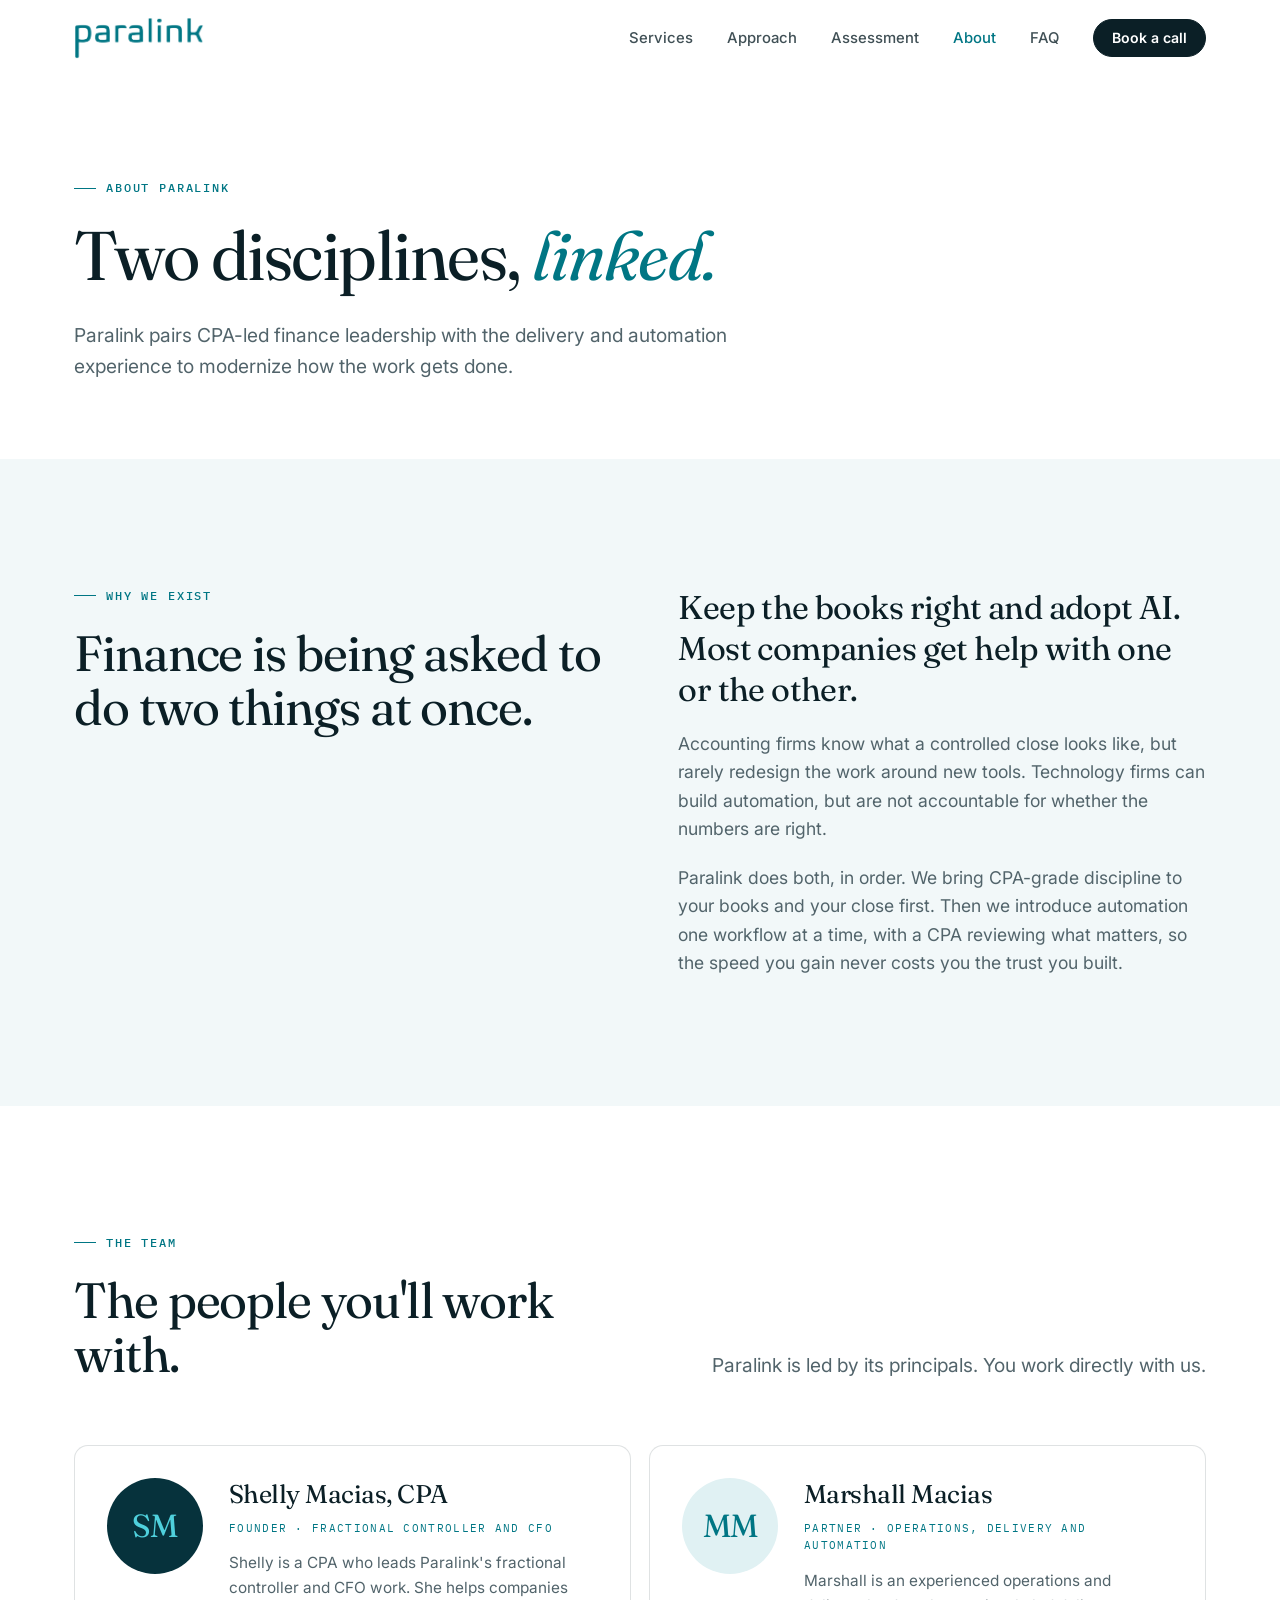
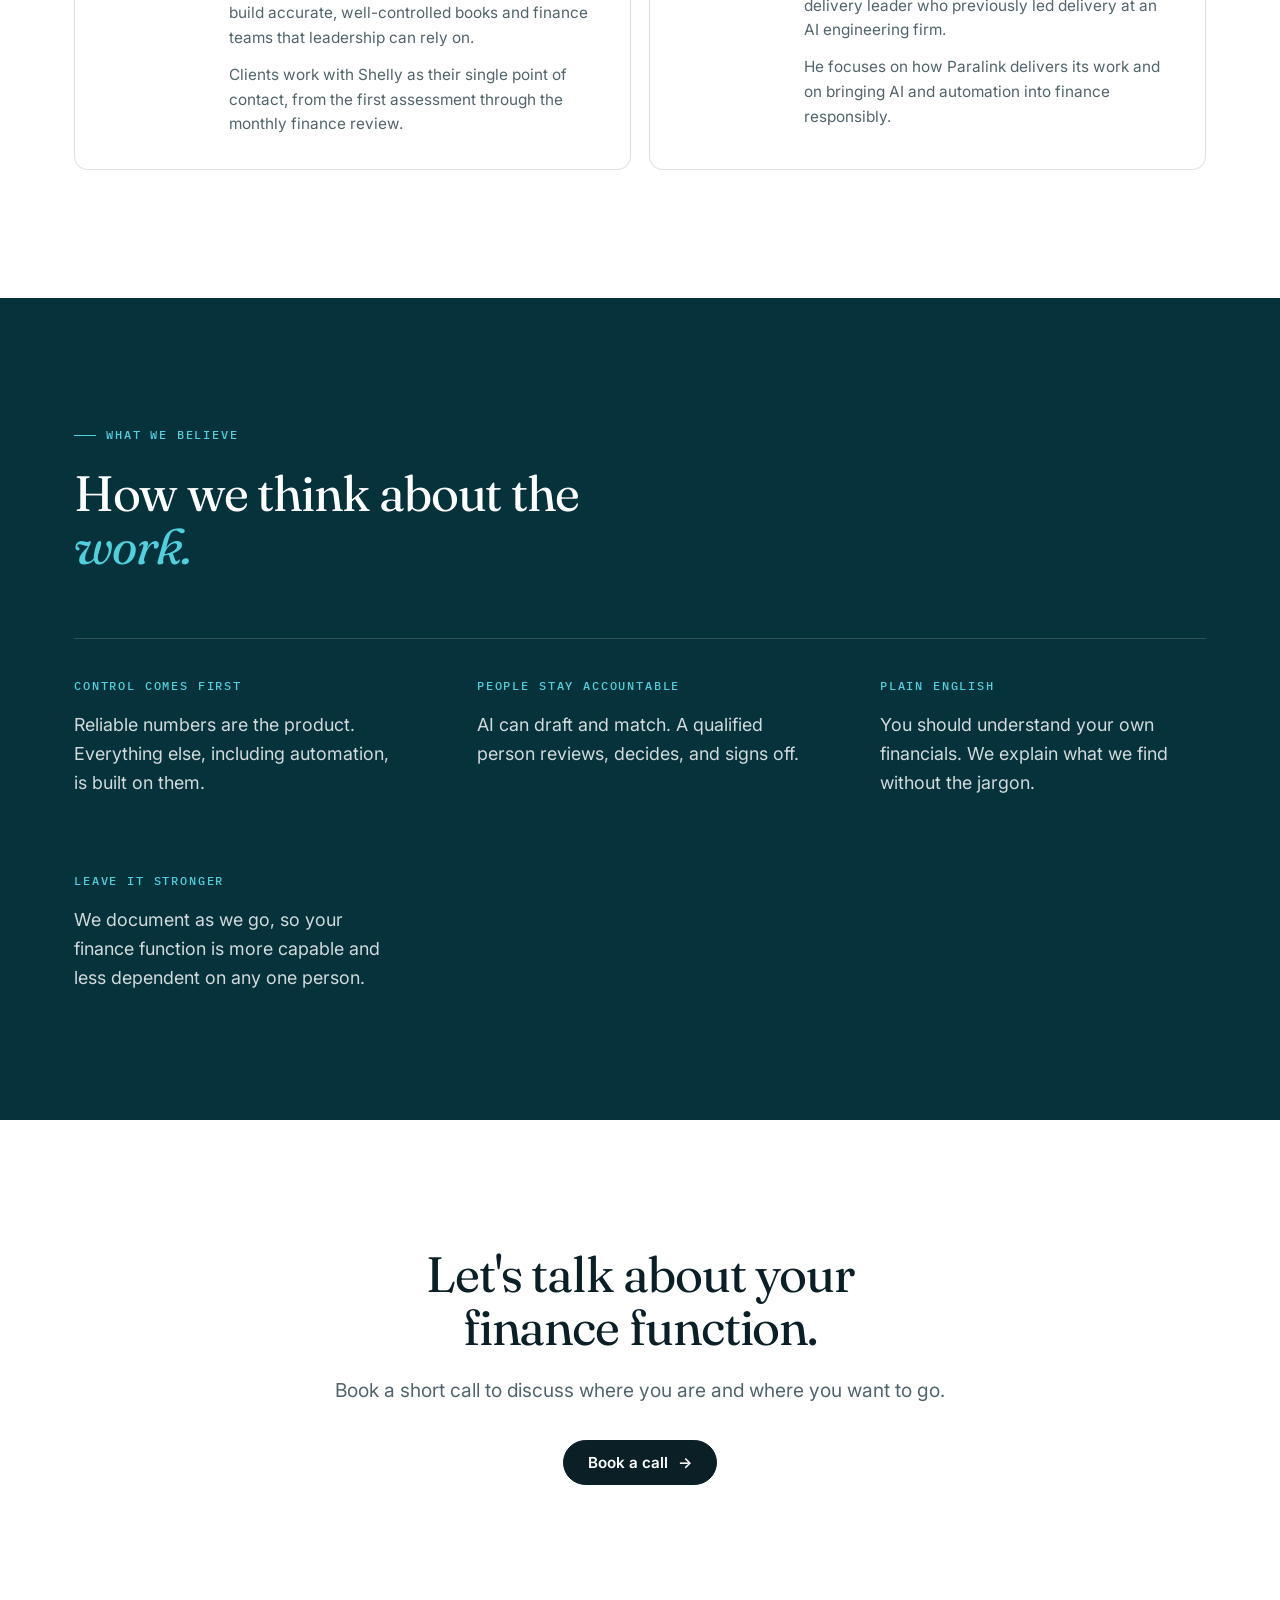
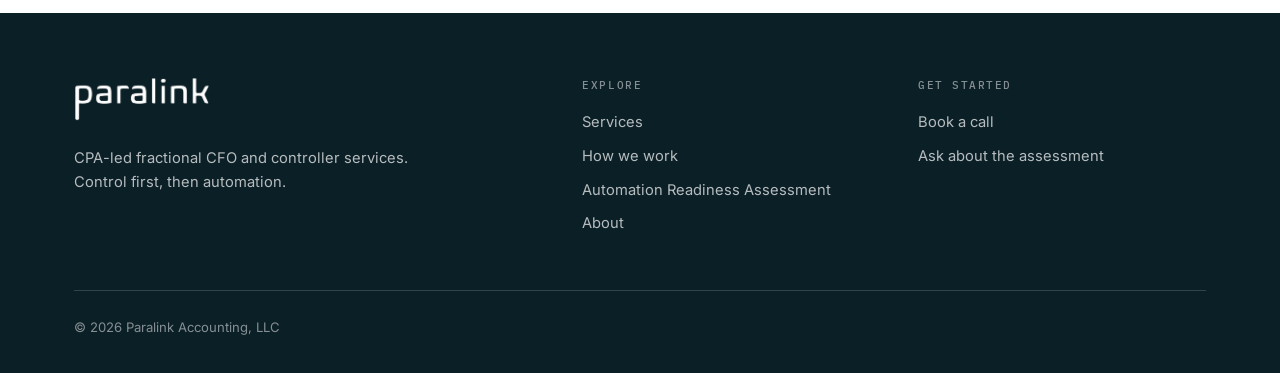
==== about.html @ f664bc01 "Initial Paralink Accounting website Co-Authored-By: Claude Fable 5.2 <noreply@anthropic.com>" ====
<!doctype html>
<html lang="en">
<head>
  <meta charset="utf-8">
  <meta name="viewport" content="width=device-width, initial-scale=1">
  <meta name="robots" content="noindex">
  <title>About | Paralink Accounting</title>
  <meta name="description" content="Paralink Accounting pairs CPA-led finance leadership with delivery and automation expertise. Meet Shelly Macias, CPA and Marshall Macias.">
  <meta name="theme-color" content="#007684">
  <link rel="icon" href="assets/favicon.svg" type="image/svg+xml">
  <link rel="preconnect" href="https://fonts.googleapis.com">
  <link rel="preconnect" href="https://fonts.gstatic.com" crossorigin>
  <link href="https://fonts.googleapis.com/css2?family=Fraunces:ital,opsz,wght@0,9..144,300..600;1,9..144,300..600&family=IBM+Plex+Mono:wght@400;500&family=Inter:wght@400;500;600&display=swap" rel="stylesheet">
  <link rel="stylesheet" href="assets/styles.css">
</head>
<body>

<header class="site-header">
  <div class="container nav">
    <a class="brand" href="index.html" aria-label="Paralink Accounting home">
      <img class="brand-logo" src="assets/logo.png" alt="Paralink Accounting" width="562" height="182">
    </a>
    <button class="nav-toggle" aria-label="Menu" aria-expanded="false" aria-controls="nav-links"><span></span><span></span><span></span></button>
    <ul class="nav-links" id="nav-links">
      <li><a href="index.html#services">Services</a></li>
      <li><a href="index.html#approach">Approach</a></li>
      <li><a href="assessment.html">Assessment</a></li>
      <li><a href="about.html" aria-current="page">About</a></li>
      <li><a href="index.html#faq">FAQ</a></li>
      <li><a class="btn btn-sm" href="index.html#contact">Book a call</a></li>
    </ul>
  </div>
</header>

<main>

  <section class="page-hero">
    <div class="container">
      <p class="eyebrow">About Paralink</p>
      <h1>Two disciplines, <em>linked.</em></h1>
      <p class="lede">Paralink pairs CPA-led finance leadership with the delivery and automation experience to modernize how the work gets done.</p>
    </div>
  </section>

  <section class="tint">
    <div class="container split top">
      <div>
        <p class="eyebrow">Why we exist</p>
        <h2>Finance is being asked to do two things at once.</h2>
      </div>
      <div class="prose reveal">
        <p class="big">Keep the books right and adopt AI. Most companies get help with one or the other.</p>
        <p>Accounting firms know what a controlled close looks like, but rarely redesign the work around new tools. Technology firms can build automation, but are not accountable for whether the numbers are right.</p>
        <p>Paralink does both, in order. We bring CPA-grade discipline to your books and your close first. Then we introduce automation one workflow at a time, with a CPA reviewing what matters, so the speed you gain never costs you the trust you built.</p>
      </div>
    </div>
  </section>

  <section>
    <div class="container">
      <div class="section-head">
        <div>
          <p class="eyebrow">The team</p>
          <h2>The people you'll work with.</h2>
        </div>
        <p class="lede">Paralink is led by its principals. You work directly with us.</p>
      </div>
      <div class="team">
        <div class="person reveal">
          <div class="avatar" aria-hidden="true">SM</div>
          <div>
            <h3>Shelly Macias, CPA</h3>
            <p class="role">Founder · Fractional Controller and CFO</p>
            <p>Shelly is a CPA who leads Paralink's fractional controller and CFO work. She helps companies build accurate, well-controlled books and finance teams that leadership can rely on.</p>
            <p>Clients work with Shelly as their single point of contact, from the first assessment through the monthly finance review.</p>
          </div>
        </div>
        <div class="person reveal">
          <div class="avatar alt" aria-hidden="true">MM</div>
          <div>
            <h3>Marshall Macias</h3>
            <p class="role">Partner · Operations, Delivery and Automation</p>
            <p>Marshall is an experienced operations and delivery leader who previously led delivery at an AI engineering firm.</p>
            <p>He focuses on how Paralink delivers its work and on bringing AI and automation into finance responsibly.</p>
          </div>
        </div>
      </div>
    </div>
  </section>

  <section class="dark">
    <div class="container">
      <div class="section-head">
        <div>
          <p class="eyebrow">What we believe</p>
          <h2>How we think about the <em>work.</em></h2>
        </div>
      </div>
      <div class="statement-grid" style="margin-top:0;grid-template-columns:repeat(auto-fit,minmax(240px,1fr))">
        <div class="reveal">
          <h3>Control comes first</h3>
          <p>Reliable numbers are the product. Everything else, including automation, is built on them.</p>
        </div>
        <div class="reveal">
          <h3>People stay accountable</h3>
          <p>AI can draft and match. A qualified person reviews, decides, and signs off.</p>
        </div>
        <div class="reveal">
          <h3>Plain English</h3>
          <p>You should understand your own financials. We explain what we find without the jargon.</p>
        </div>
        <div class="reveal">
          <h3>Leave it stronger</h3>
          <p>We document as we go, so your finance function is more capable and less dependent on any one person.</p>
        </div>
      </div>
    </div>
  </section>

  <section class="cta-band">
    <div class="container">
      <h2>Let's talk about your finance function.</h2>
      <p class="lede">Book a short call to discuss where you are and where you want to go.</p>
      <a class="btn" href="index.html#contact">Book a call <span class="arrow" aria-hidden="true">→</span></a>
    </div>
  </section>

</main>

<footer class="site-footer">
  <div class="container">
    <div class="footer-grid">
      <div>
        <a class="brand" href="index.html">
          <img class="brand-logo" src="assets/logo-white.png" alt="Paralink Accounting" width="562" height="182">
        </a>
        <p>CPA-led fractional CFO and controller services. Control first, then automation.</p>
      </div>
      <div>
        <h4>Explore</h4>
        <ul>
          <li><a href="index.html#services">Services</a></li>
          <li><a href="index.html#method">How we work</a></li>
          <li><a href="assessment.html">Automation Readiness Assessment</a></li>
          <li><a href="about.html">About</a></li>
        </ul>
      </div>
      <div>
        <h4>Get started</h4>
        <ul>
          <li><a href="index.html#contact">Book a call</a></li>
          <li><a href="assessment.html">Ask about the assessment</a></li>
        </ul>
      </div>
    </div>
    <div class="footer-base">
      <span>© <span id="year">2026</span> Paralink Accounting, LLC</span>
    </div>
  </div>
</footer>

<script src="assets/main.js"></script>
</body>
</html>
---- assets/styles.css ----
/* Paralink Accounting — design system */
:root {
  --ink: #0b1f26;
  --navy: #06323c;
  --navy-2: #0a4450;
  --teal: #007684;
  --teal-bright: #4fd0dc;
  --mint: #e0f1f3;
  --paper: #ffffff;
  --paper-2: #f2f8f9;
  --white: #ffffff;
  --muted: #52646b;
  --line: rgba(11, 31, 38, 0.13);
  --line-light: rgba(255, 255, 255, 0.16);
  --serif: "Fraunces", "Iowan Old Style", Georgia, serif;
  --sans: "Inter", system-ui, -apple-system, "Segoe UI", sans-serif;
  --mono: "IBM Plex Mono", ui-monospace, Menlo, monospace;
  --radius: 14px;
  --shadow: 0 30px 60px -30px rgba(11, 31, 38, 0.35), 0 8px 20px -12px rgba(11, 31, 38, 0.18);
}

*, *::before, *::after { box-sizing: border-box; }
html { scroll-behavior: smooth; -webkit-text-size-adjust: 100%; }
body {
  margin: 0;
  background: var(--paper);
  color: var(--ink);
  font-family: var(--sans);
  font-size: 17px;
  line-height: 1.62;
  -webkit-font-smoothing: antialiased;
  text-rendering: optimizeLegibility;
}
img, svg { max-width: 100%; display: block; }
a { color: inherit; }
:focus-visible { outline: 2px solid var(--teal-bright); outline-offset: 3px; border-radius: 4px; }
[id] { scroll-margin-top: 96px; }

.container { width: 100%; max-width: 1180px; margin: 0 auto; padding: 0 24px; }
.narrow { max-width: 820px; }

/* Type */
h1, h2, h3, h4 { margin: 0; font-weight: 400; }
h1, h2, .display {
  font-family: var(--serif);
  font-optical-sizing: auto;
  letter-spacing: -0.022em;
  line-height: 1.04;
}
h1 { font-size: clamp(2.7rem, 6.2vw, 4.75rem); }
h2 { font-size: clamp(2rem, 4vw, 3.1rem); line-height: 1.08; }
h3 { font-family: var(--sans); font-size: 1.12rem; font-weight: 600; letter-spacing: -0.01em; line-height: 1.3; }
h1 em, h2 em { font-style: italic; color: var(--teal); }
p { margin: 0; }
.lede { font-size: clamp(1.08rem, 1.5vw, 1.25rem); color: var(--muted); max-width: 56ch; }
.muted { color: var(--muted); }
.eyebrow {
  font-family: var(--mono);
  font-size: 0.72rem;
  font-weight: 500;
  letter-spacing: 0.16em;
  text-transform: uppercase;
  color: var(--teal);
  display: flex;
  align-items: center;
  gap: 10px;
  margin-bottom: 22px;
}
.eyebrow::before { content: ""; width: 22px; height: 1px; background: currentColor; }

/* Buttons */
.btn {
  display: inline-flex;
  align-items: center;
  gap: 10px;
  padding: 14px 24px;
  border-radius: 999px;
  border: 1px solid var(--ink);
  background: var(--ink);
  color: var(--white);
  font: 600 0.95rem/1 var(--sans);
  text-decoration: none;
  cursor: pointer;
  transition: background 0.2s, border-color 0.2s, color 0.2s, transform 0.2s;
}
.btn:hover { background: var(--teal); border-color: var(--teal); transform: translateY(-1px); }
.btn .arrow { transition: transform 0.2s; }
.btn:hover .arrow { transform: translateX(3px); }
.btn-ghost { background: transparent; color: var(--ink); border-color: var(--line); }
.btn-ghost:hover { background: transparent; color: var(--teal); border-color: var(--teal); }
.btn-light { background: var(--white); color: var(--ink); border-color: var(--white); }
.btn-light:hover { background: var(--teal-bright); border-color: var(--teal-bright); color: var(--ink); }
.btn-sm { padding: 11px 18px; font-size: 0.88rem; }
.text-link {
  font-weight: 600;
  text-decoration: none;
  color: var(--teal);
  border-bottom: 1px solid currentColor;
  padding-bottom: 2px;
}
.text-link:hover { color: var(--ink); }

/* Header */
.site-header {
  position: sticky;
  top: 0;
  z-index: 50;
  background: rgba(255, 255, 255, 0.9);
  backdrop-filter: saturate(160%) blur(14px);
  -webkit-backdrop-filter: saturate(160%) blur(14px);
  border-bottom: 1px solid transparent;
  transition: border-color 0.25s;
}
.site-header.scrolled { border-bottom-color: var(--line); }
.nav { display: flex; align-items: center; justify-content: space-between; height: 76px; }
.brand { display: inline-flex; align-items: center; gap: 12px; text-decoration: none; }
.brand-logo { height: 42px; width: auto; }
.site-footer .brand-logo { height: 44px; }
.brand-name { font-family: var(--serif); font-size: 1.32rem; letter-spacing: -0.02em; line-height: 1; }
.brand-name span { color: var(--teal); font-style: italic; }
.nav-links { display: flex; align-items: center; gap: 34px; list-style: none; margin: 0; padding: 0; }
.nav-links a:not(.btn) { text-decoration: none; font-size: 0.93rem; font-weight: 500; color: var(--ink); opacity: 0.78; transition: opacity 0.2s, color 0.2s; }
.nav-links a:not(.btn):hover, .nav-links a[aria-current="page"] { opacity: 1; color: var(--teal); }
.nav-toggle { display: none; background: none; border: 0; padding: 10px; margin-right: -10px; cursor: pointer; }
.nav-toggle span { display: block; width: 24px; height: 2px; background: var(--ink); margin: 5px 0; transition: transform 0.25s, opacity 0.25s; }

/* Sections */
section { padding: clamp(72px, 10vw, 136px) 0; }
.section-head { display: grid; grid-template-columns: 1fr 1fr; gap: 48px; align-items: end; margin-bottom: clamp(40px, 5vw, 68px); }
.section-head .lede { justify-self: end; }
.dark { background: var(--navy); color: var(--white); }
.dark .eyebrow { color: var(--teal-bright); }
.dark .lede, .dark .muted { color: rgba(255, 255, 255, 0.72); }
.dark h1 em, .dark h2 em { color: var(--teal-bright); }
.tint { background: var(--paper-2); }

/* Hero */
.hero { padding: clamp(48px, 7vw, 96px) 0 clamp(64px, 8vw, 112px); position: relative; overflow: hidden; }
.hero::before {
  content: "";
  position: absolute;
  inset: -20% -10% auto auto;
  width: 720px;
  height: 720px;
  background: radial-gradient(closest-side, rgba(0, 118, 132, 0.13), transparent 70%);
  pointer-events: none;
}
.hero-grid { display: grid; grid-template-columns: 1.08fr 0.92fr; gap: clamp(40px, 6vw, 88px); align-items: center; position: relative; }
.hero-grid > *, .split > * { min-width: 0; }
.hero h1 { margin-bottom: 28px; }
.hero-cta { display: flex; flex-wrap: wrap; gap: 12px; margin-top: 38px; }
.hero-note { margin-top: 26px; font-size: 0.88rem; color: var(--muted); display: flex; flex-wrap: wrap; gap: 8px 22px; }
.hero-note span { display: inline-flex; align-items: center; gap: 8px; }
.hero-note span::before { content: ""; width: 6px; height: 6px; border-radius: 50%; background: var(--teal-bright); }

/* Close card (hero visual) */
.close-card {
  background: var(--navy);
  color: var(--white);
  border-radius: 20px;
  padding: 26px;
  box-shadow: var(--shadow);
  position: relative;
  transform: rotate(1.2deg);
}
.close-card::after {
  content: "";
  position: absolute;
  inset: 14px -14px -14px 14px;
  border: 1px solid var(--line);
  border-radius: 20px;
  z-index: -1;
}
.cc-top { display: flex; justify-content: space-between; align-items: baseline; gap: 12px; }
.cc-label { font-family: var(--mono); font-size: 0.68rem; letter-spacing: 0.14em; text-transform: uppercase; color: rgba(255, 255, 255, 0.6); }
.cc-title { font-family: var(--serif); font-size: 1.55rem; letter-spacing: -0.02em; margin-top: 6px; }
.cc-day { font-family: var(--mono); font-size: 0.78rem; color: var(--teal-bright); white-space: nowrap; }
.cc-bar { height: 4px; border-radius: 4px; background: rgba(255, 255, 255, 0.12); margin: 18px 0 8px; overflow: hidden; }
.cc-bar i { display: block; height: 100%; width: 68%; background: linear-gradient(90deg, var(--teal), var(--teal-bright)); border-radius: 4px; }
.cc-rows { list-style: none; margin: 14px 0 0; padding: 0; }
.cc-rows li { display: flex; align-items: center; justify-content: space-between; gap: 14px; padding: 13px 0; border-top: 1px solid var(--line-light); font-size: 0.9rem; }
.cc-rows .name { display: flex; align-items: center; gap: 11px; }
.dot { width: 18px; height: 18px; border-radius: 50%; flex: none; border: 1.5px solid rgba(255, 255, 255, 0.35); display: grid; place-items: center; }
.dot.done { background: var(--teal-bright); border-color: var(--teal-bright); }
.dot.done::after { content: ""; width: 8px; height: 4px; border-left: 2px solid var(--navy); border-bottom: 2px solid var(--navy); transform: rotate(-45deg) translateY(-1px); }
.dot.review { border-color: var(--teal-bright); }
.dot.review::after { content: ""; width: 6px; height: 6px; border-radius: 50%; background: var(--teal-bright); }
.tag { font-family: var(--mono); font-size: 0.66rem; letter-spacing: 0.06em; text-transform: uppercase; padding: 5px 9px; border-radius: 999px; white-space: nowrap; background: rgba(255, 255, 255, 0.08); color: rgba(255, 255, 255, 0.72); }
.tag.ok { background: rgba(79, 208, 220, 0.16); color: var(--teal-bright); }
.tag.rev { background: rgba(255, 214, 140, 0.14); color: #ffd68c; }
.cc-foot { display: flex; justify-content: space-between; align-items: center; gap: 12px; margin-top: 16px; padding-top: 16px; border-top: 1px solid var(--line-light); font-size: 0.8rem; color: rgba(255, 255, 255, 0.6); }
.cc-foot strong { color: var(--white); font-weight: 600; }

/* Triggers */
.triggers { padding: 0 0 clamp(72px, 9vw, 120px); }
.triggers-title { font-family: var(--mono); font-size: 0.72rem; letter-spacing: 0.16em; text-transform: uppercase; color: var(--muted); margin-bottom: 22px; }
.trigger-grid { display: grid; grid-template-columns: repeat(4, 1fr); border-top: 1px solid var(--ink); }
.trigger { padding: 26px 26px 6px 0; border-right: 1px solid var(--line); }
.trigger + .trigger { padding-left: 26px; }
.trigger:last-child { border-right: 0; padding-right: 0; }
.trigger h3 { font-family: var(--serif); font-weight: 400; font-size: 1.32rem; letter-spacing: -0.015em; margin-bottom: 10px; }
.trigger p { font-size: 0.93rem; color: var(--muted); }

/* Statement */
.statement h2 { font-size: clamp(2.5rem, 6.4vw, 5.2rem); max-width: 14ch; }
.statement-grid { display: grid; grid-template-columns: 1fr 1fr; gap: clamp(32px, 6vw, 88px); margin-top: clamp(44px, 6vw, 80px); padding-top: 40px; border-top: 1px solid var(--line-light); }
.statement-grid h3 { font-family: var(--mono); font-size: 0.72rem; font-weight: 500; letter-spacing: 0.16em; text-transform: uppercase; color: var(--teal-bright); margin-bottom: 16px; }
.statement-grid p { font-size: 1.12rem; color: rgba(255, 255, 255, 0.82); }

/* Method */
.method-grid { display: grid; grid-template-columns: repeat(3, 1fr); gap: 0; border-top: 1px solid var(--ink); }
.step { padding: 34px 34px 8px 0; border-right: 1px solid var(--line); }
.step + .step { padding-left: 34px; }
.step:last-child { border-right: 0; padding-right: 0; }
.step-num { font-family: var(--mono); font-size: 0.78rem; color: var(--teal); letter-spacing: 0.1em; }
.step h3 { font-family: var(--serif); font-weight: 400; font-size: 2.1rem; letter-spacing: -0.02em; margin: 14px 0 14px; }
.step p { color: var(--muted); }
.step ul, .checks { list-style: none; margin: 22px 0 0; padding: 0; }
.step li, .checks li { position: relative; padding: 10px 0 10px 28px; border-top: 1px solid var(--line); font-size: 0.94rem; }
.step li::before, .checks li::before { content: ""; position: absolute; left: 2px; top: 17px; width: 11px; height: 6px; border-left: 2px solid var(--teal); border-bottom: 2px solid var(--teal); transform: rotate(-45deg); }
.dark .checks li { border-top-color: var(--line-light); }
.dark .checks li::before { border-color: var(--teal-bright); }

/* Services */
.service-grid { display: grid; grid-template-columns: repeat(3, 1fr); gap: 18px; }
.card {
  background: var(--white);
  border: 1px solid var(--line);
  border-radius: var(--radius);
  padding: 30px 28px 28px;
  display: flex;
  flex-direction: column;
  gap: 12px;
  transition: transform 0.25s, box-shadow 0.25s, border-color 0.25s;
}
.card:hover { transform: translateY(-4px); box-shadow: var(--shadow); border-color: transparent; }
.card .idx { font-family: var(--mono); font-size: 0.72rem; color: var(--teal); letter-spacing: 0.1em; margin-bottom: 18px; }
.card h3 { font-size: 1.18rem; }
.card p { font-size: 0.95rem; color: var(--muted); }
.card .fit { margin-top: auto; padding-top: 18px; font-size: 0.82rem; color: var(--ink); border-top: 1px solid var(--line); }
.card .fit b { font-family: var(--mono); font-weight: 500; font-size: 0.66rem; letter-spacing: 0.12em; text-transform: uppercase; color: var(--muted); display: block; margin-bottom: 4px; }
.card.feature { background: var(--navy); color: var(--white); border-color: var(--navy); }
.card.feature p { color: rgba(255, 255, 255, 0.75); }
.card.feature .idx { color: var(--teal-bright); }
.card.feature .fit { border-top-color: var(--line-light); }
.card.feature .text-link { color: var(--teal-bright); }
.card.feature .text-link:hover { color: var(--white); }

/* Split (assessment band, generic 2-col) */
.split { display: grid; grid-template-columns: 1fr 1fr; gap: clamp(36px, 6vw, 88px); align-items: center; }
.split.top { align-items: start; }
.panel { background: rgba(255, 255, 255, 0.05); border: 1px solid var(--line-light); border-radius: 18px; padding: clamp(24px, 3vw, 38px); }
.panel .checks { margin-top: 0; }
.panel .checks li:first-child { border-top: 0; }
.panel-title { font-family: var(--mono); font-size: 0.7rem; letter-spacing: 0.14em; text-transform: uppercase; color: rgba(255, 255, 255, 0.6); margin-bottom: 12px; }
.stack > * + * { margin-top: 22px; }

/* Engagement timeline */
.phases { display: grid; grid-template-columns: repeat(3, 1fr); gap: 18px; counter-reset: phase; }
.phase { background: var(--white); border: 1px solid var(--line); border-radius: var(--radius); padding: 30px 28px; position: relative; }
.phase .when { font-family: var(--mono); font-size: 0.7rem; letter-spacing: 0.12em; text-transform: uppercase; color: var(--teal); }
.phase h3 { font-family: var(--serif); font-weight: 400; font-size: 1.6rem; letter-spacing: -0.02em; margin: 12px 0 10px; }
.phase p { color: var(--muted); font-size: 0.95rem; }

/* Principles */
.principles { display: grid; grid-template-columns: repeat(2, 1fr); gap: 0; border-top: 1px solid var(--ink); }
.principle { padding: 34px 40px 34px 0; border-bottom: 1px solid var(--line); display: grid; grid-template-columns: 54px 1fr; gap: 6px; }
.principle:nth-child(even) { padding-left: 40px; padding-right: 0; border-left: 1px solid var(--line); }
.principle .n { font-family: var(--mono); font-size: 0.78rem; color: var(--teal); padding-top: 6px; }
.principle h3 { font-family: var(--serif); font-weight: 400; font-size: 1.5rem; letter-spacing: -0.015em; margin-bottom: 10px; }
.principle p { color: var(--muted); font-size: 0.97rem; }

/* Team */
.team { display: grid; grid-template-columns: repeat(2, 1fr); gap: 18px; }
.person { background: var(--white); border: 1px solid var(--line); border-radius: var(--radius); padding: 32px; display: grid; grid-template-columns: 96px 1fr; gap: 26px; align-items: start; }
.avatar { width: 96px; height: 96px; border-radius: 50%; background: var(--navy); color: var(--teal-bright); display: grid; place-items: center; font-family: var(--serif); font-size: 2rem; letter-spacing: -0.02em; }
.avatar.alt { background: var(--mint); color: var(--teal); }
.person h3 { font-family: var(--serif); font-weight: 400; font-size: 1.6rem; letter-spacing: -0.02em; }
.person .role { font-family: var(--mono); font-size: 0.68rem; letter-spacing: 0.12em; text-transform: uppercase; color: var(--teal); margin: 8px 0 14px; }
.person p { color: var(--muted); font-size: 0.96rem; }
.person p + p { margin-top: 12px; }

/* FAQ */
.faq { border-top: 1px solid var(--ink); }
.faq details { border-bottom: 1px solid var(--line); }
.faq summary { list-style: none; cursor: pointer; padding: 24px 44px 24px 0; position: relative; font-family: var(--serif); font-size: 1.32rem; letter-spacing: -0.015em; line-height: 1.3; }
.faq summary::-webkit-details-marker { display: none; }
.faq summary::after { content: "+"; position: absolute; right: 4px; top: 20px; font-family: var(--sans); font-size: 1.6rem; font-weight: 300; color: var(--teal); transition: transform 0.25s; }
.faq details[open] summary::after { transform: rotate(45deg); }
.faq details p { padding: 0 44px 26px 0; color: var(--muted); max-width: 68ch; }

/* Contact */
.contact-list { list-style: none; padding: 0; margin: 36px 0 0; }
.contact-list li { padding: 16px 0; border-top: 1px solid var(--line-light); display: grid; grid-template-columns: 110px 1fr; gap: 12px; font-size: 1rem; }
.contact-list b { font-family: var(--mono); font-weight: 500; font-size: 0.68rem; letter-spacing: 0.14em; text-transform: uppercase; color: rgba(255, 255, 255, 0.55); padding-top: 5px; }
.contact-list a { text-decoration: none; border-bottom: 1px solid var(--line-light); }
.contact-list a:hover { color: var(--teal-bright); border-color: var(--teal-bright); }
.form { background: var(--white); color: var(--ink); border-radius: 18px; padding: clamp(24px, 3vw, 38px); display: grid; grid-template-columns: 1fr 1fr; gap: 16px; }
.form .full { grid-column: 1 / -1; }
.form label { display: block; font-size: 0.8rem; font-weight: 600; margin-bottom: 7px; }
.form input, .form select, .form textarea {
  width: 100%;
  font: inherit;
  font-size: 0.97rem;
  color: var(--ink);
  background: var(--paper-2);
  border: 1px solid var(--line);
  border-radius: 10px;
  padding: 13px 14px;
  transition: border-color 0.2s, background 0.2s;
}
.form textarea { min-height: 116px; resize: vertical; }
.form input:focus, .form select:focus, .form textarea:focus { outline: none; border-color: var(--teal); background: var(--white); }
.form .btn { justify-content: center; }
.form-note { font-size: 0.8rem; color: var(--muted); }

.booking { background: var(--white); color: var(--ink); border-radius: 18px; overflow: hidden; min-height: 120px; }
.booking .calendly-inline-widget { min-width: 300px; height: 700px; display: none; }
.booking.ready .calendly-inline-widget { display: block; }
.booking.ready .booking-fallback { display: none; }
.booking-fallback { padding: 44px 32px; text-align: center; color: var(--muted); }

/* CTA band */
.cta-band { text-align: center; }
.cta-band h2 { max-width: 18ch; margin: 0 auto 20px; }
.cta-band .lede { margin: 0 auto 34px; }

/* Page hero (inner pages) */
.page-hero { padding: clamp(56px, 8vw, 112px) 0 clamp(48px, 6vw, 80px); }
.page-hero h1 { max-width: 16ch; margin-bottom: 28px; font-size: clamp(2.6rem, 5.6vw, 4.3rem); }
.facts { display: grid; grid-template-columns: repeat(4, 1fr); border-top: 1px solid var(--ink); margin-top: clamp(40px, 5vw, 64px); }
.fact { padding: 22px 22px 0 0; border-right: 1px solid var(--line); }
.fact + .fact { padding-left: 22px; }
.fact:last-child { border-right: 0; }
.fact b { font-family: var(--mono); font-weight: 500; font-size: 0.66rem; letter-spacing: 0.14em; text-transform: uppercase; color: var(--muted); display: block; margin-bottom: 8px; }
.fact span { font-family: var(--serif); font-size: 1.3rem; letter-spacing: -0.015em; line-height: 1.25; }
.prose p { font-size: 1.1rem; color: var(--muted); }
.prose p + p { margin-top: 20px; }
.prose p.big { font-family: var(--serif); font-size: clamp(1.5rem, 2.6vw, 2.05rem); line-height: 1.25; letter-spacing: -0.018em; color: var(--ink); }

/* Footer */
.site-footer { background: var(--ink); color: rgba(255, 255, 255, 0.7); padding: 64px 0 34px; font-size: 0.92rem; }
.footer-grid { display: grid; grid-template-columns: 1.6fr 1fr 1fr; gap: 48px; padding-bottom: 44px; border-bottom: 1px solid var(--line-light); }
.site-footer .brand-name { color: var(--white); }
.site-footer .brand-name span { color: var(--teal-bright); }
.site-footer p { max-width: 38ch; margin-top: 18px; }
.site-footer h4 { font-family: var(--mono); font-size: 0.68rem; font-weight: 500; letter-spacing: 0.14em; text-transform: uppercase; color: rgba(255, 255, 255, 0.5); margin-bottom: 16px; }
.site-footer ul { list-style: none; margin: 0; padding: 0; }
.site-footer li { margin-bottom: 10px; }
.site-footer a { text-decoration: none; }
.site-footer a:hover { color: var(--teal-bright); }
.footer-base { display: flex; justify-content: space-between; flex-wrap: wrap; gap: 10px; padding-top: 26px; font-size: 0.82rem; color: rgba(255, 255, 255, 0.5); }

/* Reveal */
.js .reveal { opacity: 0; transform: translateY(18px); transition: opacity 0.7s ease, transform 0.7s ease; }
.js .reveal.in { opacity: 1; transform: none; }
@media (prefers-reduced-motion: reduce) {
  html { scroll-behavior: auto; }
  .js .reveal { opacity: 1; transform: none; transition: none; }
  .btn, .card { transition: none; }
}

/* Responsive */
@media (max-width: 980px) {
  .hero-grid, .split, .section-head, .statement-grid { grid-template-columns: 1fr; }
  .section-head { align-items: start; gap: 20px; }
  .section-head .lede { justify-self: start; }
  .close-card { transform: none; max-width: 540px; }
  .trigger-grid, .facts { grid-template-columns: repeat(2, 1fr); }
  .trigger, .trigger + .trigger { padding: 24px 20px 24px 0; border-right: 0; border-bottom: 1px solid var(--line); }
  .trigger:nth-child(odd) { border-right: 1px solid var(--line); }
  .trigger:nth-child(even) { padding-left: 20px; padding-right: 0; }
  .fact, .fact + .fact { padding: 20px 16px 20px 0; border-right: 0; border-bottom: 1px solid var(--line); }
  .method-grid, .phases { grid-template-columns: 1fr; }
  .step, .step + .step { padding: 30px 0 22px; border-right: 0; border-bottom: 1px solid var(--line); }
  .step:last-child { border-bottom: 0; }
  .service-grid { grid-template-columns: repeat(2, 1fr); }
  .team { grid-template-columns: 1fr; }
  .footer-grid { grid-template-columns: 1fr 1fr; }
  .footer-grid > :first-child { grid-column: 1 / -1; }
}
@media (max-width: 820px) {
  .nav-toggle { display: block; }
  .nav-links {
    position: absolute;
    top: 76px;
    left: 0;
    right: 0;
    flex-direction: column;
    align-items: stretch;
    gap: 0;
    background: var(--paper);
    border-bottom: 1px solid var(--line);
    padding: 8px 24px 24px;
    display: none;
  }
  .nav-links.open { display: flex; }
  .nav-links li { border-bottom: 1px solid var(--line); }
  .nav-links li:last-child { border-bottom: 0; padding-top: 18px; }
  .nav-links a:not(.btn) { display: block; padding: 16px 0; font-size: 1.05rem; opacity: 1; }
  .nav-links .btn { width: 100%; justify-content: center; }
  .nav-toggle[aria-expanded="true"] span:nth-child(1) { transform: translateY(7px) rotate(45deg); }
  .nav-toggle[aria-expanded="true"] span:nth-child(2) { opacity: 0; }
  .nav-toggle[aria-expanded="true"] span:nth-child(3) { transform: translateY(-7px) rotate(-45deg); }
}
@media (max-width: 640px) {
  body { font-size: 16px; }
  .container { padding: 0 20px; }
  h1, .page-hero h1 { font-size: 2.45rem; }
  .hero::before { width: 420px; height: 420px; inset: -80px -180px auto auto; }
  .cc-rows li { flex-wrap: wrap; row-gap: 6px; }
  .service-grid, .principles, .form { grid-template-columns: 1fr; }
  .trigger-grid, .facts { grid-template-columns: 1fr; }
  .trigger, .trigger + .trigger, .trigger:nth-child(odd), .trigger:nth-child(even) { padding: 22px 0; border-right: 0; }
  .principle, .principle:nth-child(even) { padding: 28px 0; border-left: 0; grid-template-columns: 40px 1fr; }
  .person { grid-template-columns: 1fr; padding: 26px; }
  .avatar { width: 76px; height: 76px; font-size: 1.6rem; }
  .cc-rows li { font-size: 0.84rem; }
  .tag { font-size: 0.6rem; padding: 4px 7px; }
  .contact-list li { grid-template-columns: 1fr; gap: 2px; }
  .footer-grid { grid-template-columns: 1fr; gap: 32px; }
  .hero-cta .btn { width: 100%; justify-content: center; }
  .close-card::after { display: none; }
}
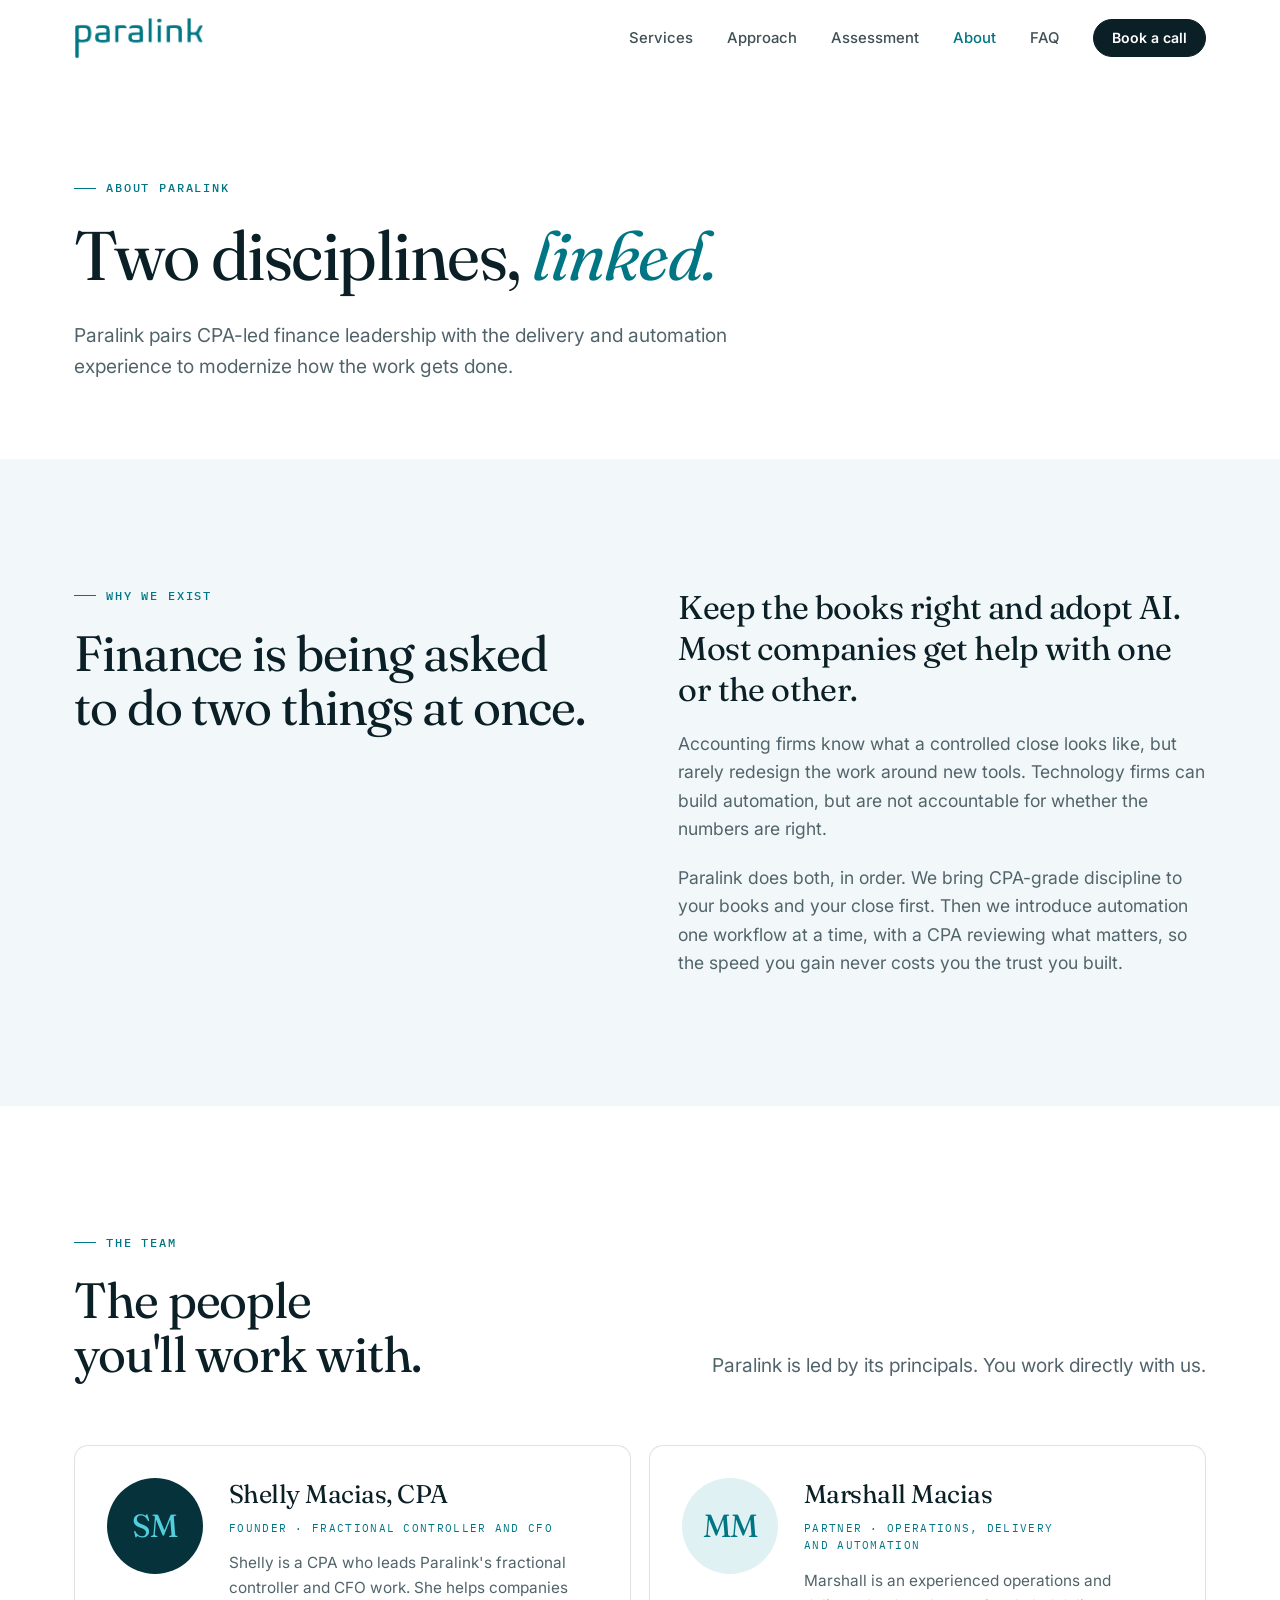
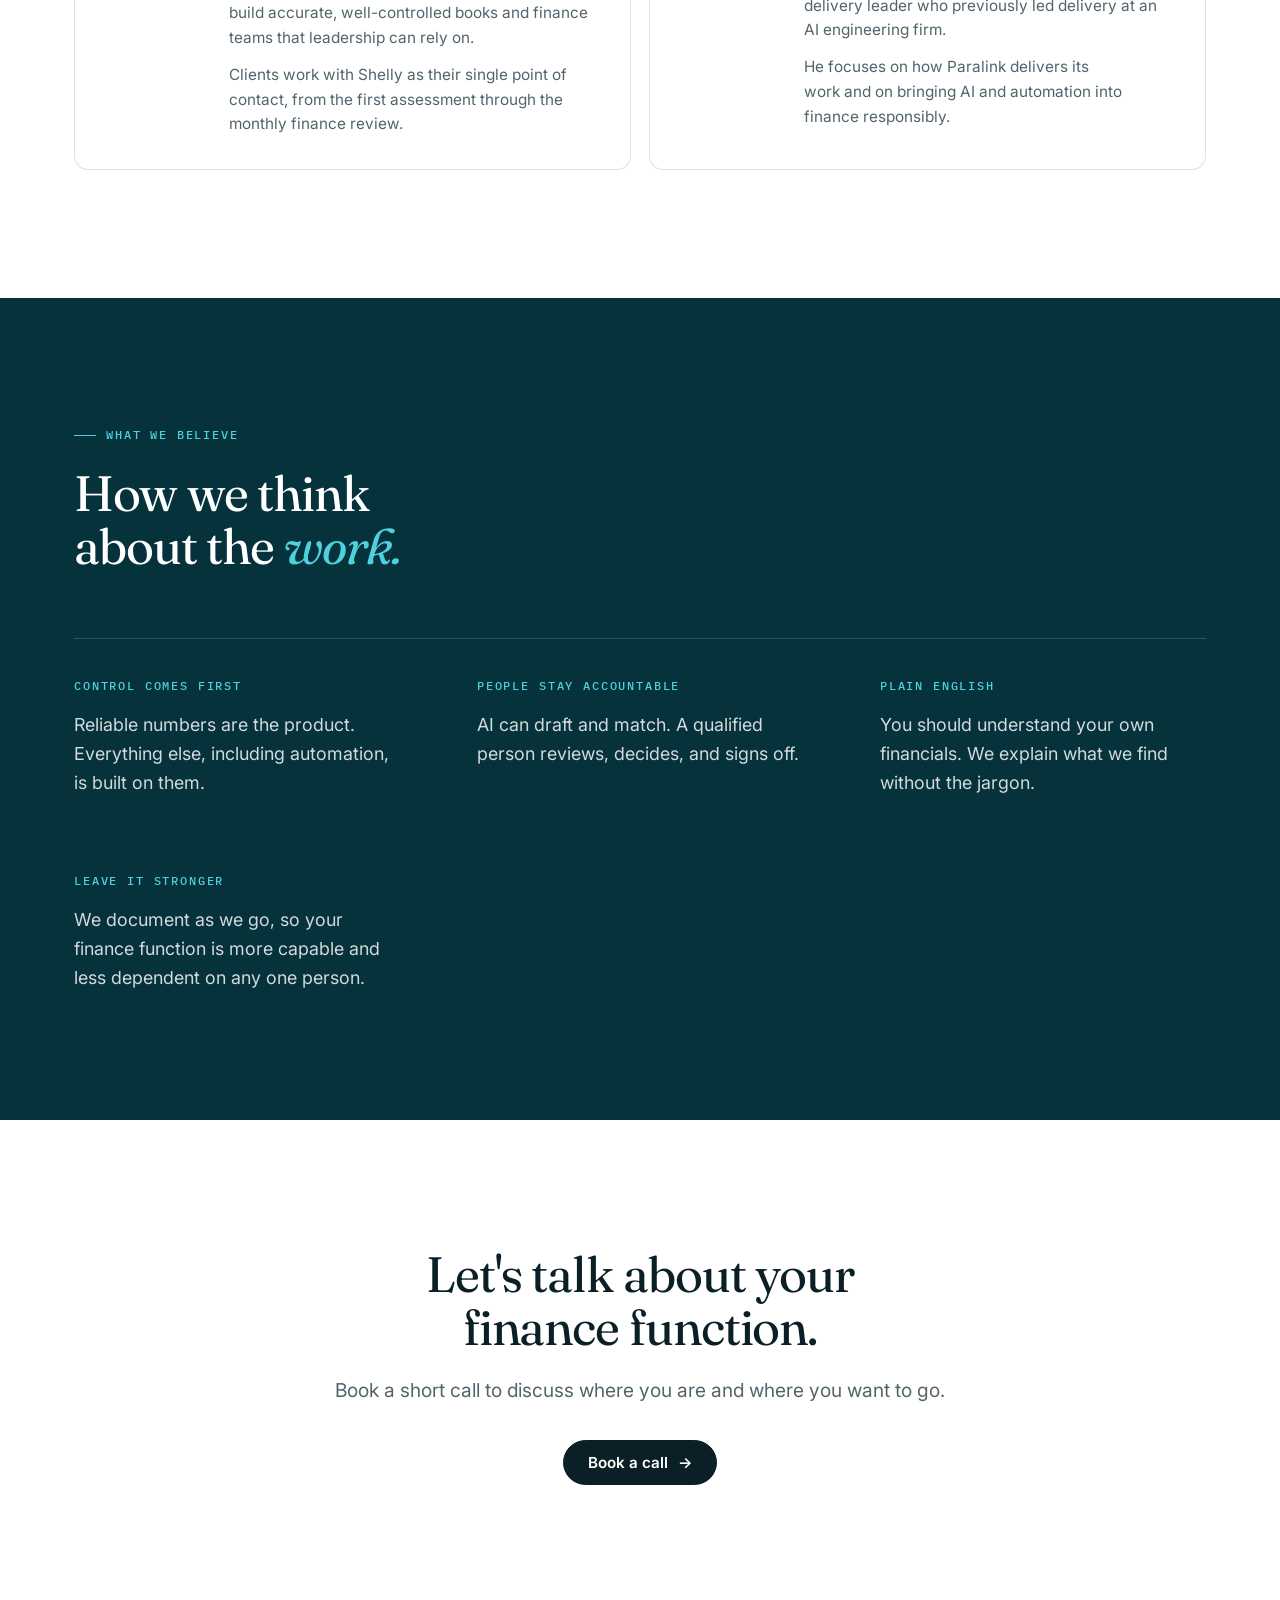
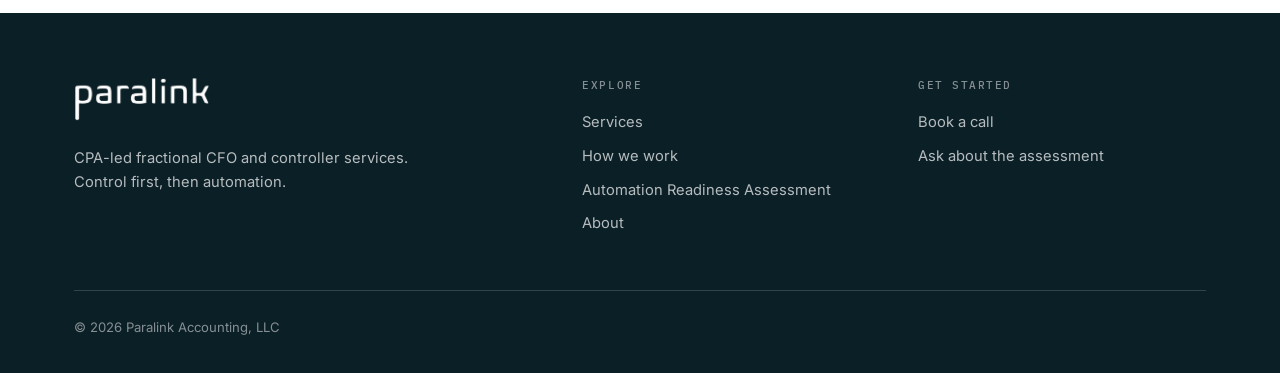
==== commit 73317356: "Add SEO metadata, structured data, llms.txt, robots, sitemap and accessibility improvements Co-Autho" ====
--- a/about.html
+++ b/about.html
@@ -4,9 +4,213 @@
   <meta charset="utf-8">
   <meta name="viewport" content="width=device-width, initial-scale=1">
   <meta name="robots" content="noindex">
-  <title>About | Paralink Accounting</title>
+  <title>About Paralink Accounting | CPA-Led Finance and Automation</title>
   <meta name="description" content="Paralink Accounting pairs CPA-led finance leadership with delivery and automation expertise. Meet Shelly Macias, CPA and Marshall Macias.">
+  <link rel="canonical" href="https://paralinkaccounting.com/about.html">
+  <meta property="og:type" content="website">
+  <meta property="og:site_name" content="Paralink Accounting">
+  <meta property="og:locale" content="en_US">
+  <meta property="og:url" content="https://paralinkaccounting.com/about.html">
+  <meta property="og:title" content="Two disciplines, linked.">
+  <meta property="og:description" content="Paralink Accounting pairs CPA-led finance leadership with delivery and automation expertise. Meet Shelly Macias, CPA and Marshall Macias.">
+  <meta property="og:image" content="https://paralinkaccounting.com/assets/og-image.png">
+  <meta property="og:image:width" content="1200">
+  <meta property="og:image:height" content="630">
+  <meta property="og:image:alt" content="Paralink Accounting">
+  <meta name="twitter:card" content="summary_large_image">
+  <meta name="twitter:title" content="Two disciplines, linked.">
+  <meta name="twitter:description" content="Paralink Accounting pairs CPA-led finance leadership with delivery and automation expertise. Meet Shelly Macias, CPA and Marshall Macias.">
+  <meta name="twitter:image" content="https://paralinkaccounting.com/assets/og-image.png">
   <meta name="theme-color" content="#007684">
+  <link rel="apple-touch-icon" href="assets/apple-touch-icon.png">
+  <script type="application/ld+json">
+{
+ "@context": "https://schema.org",
+ "@graph": [
+  {
+   "@type": [
+    "AccountingService",
+    "ProfessionalService"
+   ],
+   "@id": "https://paralinkaccounting.com/#organization",
+   "name": "Paralink Accounting",
+   "legalName": "Paralink Accounting, LLC",
+   "url": "https://paralinkaccounting.com/",
+   "logo": "https://paralinkaccounting.com/assets/logo.png",
+   "image": "https://paralinkaccounting.com/assets/og-image.png",
+   "description": "Paralink Accounting is a CPA-led firm providing fractional CFO and controller services to companies under $100M in revenue. It builds a controlled, reliable finance function first, then helps clients automate finance work with AI under CPA review.",
+   "slogan": "Control first, then automation.",
+   "areaServed": {
+    "@type": "Country",
+    "name": "United States"
+   },
+   "founder": {
+    "@id": "https://paralinkaccounting.com/about.html#shelly"
+   },
+   "knowsAbout": [
+    "Fractional CFO services",
+    "Fractional controller services",
+    "Interim controller coverage",
+    "Month-end close",
+    "Account reconciliation",
+    "Financial reporting",
+    "FP&A",
+    "Finance process documentation",
+    "AI automation in accounting",
+    "Finance automation readiness"
+   ],
+   "potentialAction": {
+    "@type": "ScheduleAction",
+    "name": "Book an intro call",
+    "target": "https://calendly.com/shelly-paralinkaccounting/30min"
+   },
+   "hasOfferCatalog": {
+    "@type": "OfferCatalog",
+    "name": "Services",
+    "itemListElement": [
+     {
+      "@type": "Offer",
+      "itemOffered": {
+       "@type": "Service",
+       "name": "Fractional CFO and Controller",
+       "description": "Experienced CPA leadership for your finance function: oversight of the close, the team, cash, and the conversations with lenders and investors.",
+       "provider": {
+        "@id": "https://paralinkaccounting.com/#organization"
+       }
+      }
+     },
+     {
+      "@type": "Offer",
+      "itemOffered": {
+       "@type": "Service",
+       "name": "Controller Leave Coverage and Interim Support",
+       "description": "Coverage of the close, payroll, and controls during a controller leave, a transition, or a search.",
+       "provider": {
+        "@id": "https://paralinkaccounting.com/#organization"
+       }
+      }
+     },
+     {
+      "@type": "Offer",
+      "itemOffered": {
+       "@type": "Service",
+       "name": "Month-End Close and Reconciliation Cleanup",
+       "description": "Catching up the books, reconciling every balance sheet account, and building a repeatable month-end close that lands on time.",
+       "provider": {
+        "@id": "https://paralinkaccounting.com/#organization"
+       }
+      }
+     },
+     {
+      "@type": "Offer",
+      "itemOffered": {
+       "@type": "Service",
+       "name": "Reporting and FP&A",
+       "description": "Management reporting, budgets, and forecasts that leadership can act on.",
+       "provider": {
+        "@id": "https://paralinkaccounting.com/#organization"
+       }
+      }
+     },
+     {
+      "@type": "Offer",
+      "itemOffered": {
+       "@type": "Service",
+       "name": "Finance Process and Systems Readiness",
+       "description": "Documented finance processes and well-configured systems that scale, hold up to an audit, and are ready to automate.",
+       "provider": {
+        "@id": "https://paralinkaccounting.com/#organization"
+       }
+      }
+     },
+     {
+      "@type": "Offer",
+      "itemOffered": {
+       "@type": "Service",
+       "name": "Automation Readiness Assessment",
+       "description": "A fixed-scope, CPA-led review of where a finance function stands, what to fix first, and where AI can safely take on work.",
+       "provider": {
+        "@id": "https://paralinkaccounting.com/#organization"
+       }
+      }
+     }
+    ]
+   }
+  },
+  {
+   "@type": "WebSite",
+   "@id": "https://paralinkaccounting.com/#website",
+   "url": "https://paralinkaccounting.com/",
+   "name": "Paralink Accounting",
+   "publisher": {
+    "@id": "https://paralinkaccounting.com/#organization"
+   },
+   "inLanguage": "en-US"
+  },
+  {
+   "@type": "WebPage",
+   "@id": "https://paralinkaccounting.com/about.html#webpage",
+   "url": "https://paralinkaccounting.com/about.html",
+   "name": "About Paralink Accounting | CPA-Led Finance and Automation",
+   "description": "Paralink Accounting pairs CPA-led finance leadership with delivery and automation expertise. Meet Shelly Macias, CPA and Marshall Macias.",
+   "isPartOf": {
+    "@id": "https://paralinkaccounting.com/#website"
+   },
+   "about": {
+    "@id": "https://paralinkaccounting.com/#organization"
+   },
+   "inLanguage": "en-US"
+  },
+  {
+   "@type": "Person",
+   "@id": "https://paralinkaccounting.com/about.html#shelly",
+   "name": "Shelly Macias",
+   "honorificSuffix": "CPA",
+   "jobTitle": "Founder, Fractional Controller and CFO",
+   "worksFor": {
+    "@id": "https://paralinkaccounting.com/#organization"
+   },
+   "knowsAbout": [
+    "Accounting",
+    "Fractional CFO services",
+    "Controllership",
+    "Month-end close"
+   ]
+  },
+  {
+   "@type": "Person",
+   "@id": "https://paralinkaccounting.com/about.html#marshall",
+   "name": "Marshall Macias",
+   "jobTitle": "Partner, Operations, Delivery and Automation",
+   "worksFor": {
+    "@id": "https://paralinkaccounting.com/#organization"
+   },
+   "knowsAbout": [
+    "Operations",
+    "Delivery management",
+    "AI automation"
+   ]
+  },
+  {
+   "@type": "BreadcrumbList",
+   "itemListElement": [
+    {
+     "@type": "ListItem",
+     "position": 1,
+     "name": "Home",
+     "item": "https://paralinkaccounting.com/"
+    },
+    {
+     "@type": "ListItem",
+     "position": 2,
+     "name": "About",
+     "item": "https://paralinkaccounting.com/about.html"
+    }
+   ]
+  }
+ ]
+}
+  </script>
   <link rel="icon" href="assets/favicon.svg" type="image/svg+xml">
   <link rel="preconnect" href="https://fonts.googleapis.com">
   <link rel="preconnect" href="https://fonts.gstatic.com" crossorigin>
@@ -14,9 +218,10 @@
   <link rel="stylesheet" href="assets/styles.css">
 </head>
 <body>
+<a class="skip-link" href="#main">Skip to content</a>
 
 <header class="site-header">
-  <div class="container nav">
+  <nav class="container nav" aria-label="Primary">
     <a class="brand" href="index.html" aria-label="Paralink Accounting home">
       <img class="brand-logo" src="assets/logo.png" alt="Paralink Accounting" width="562" height="182">
     </a>
@@ -29,10 +234,10 @@
       <li><a href="index.html#faq">FAQ</a></li>
       <li><a class="btn btn-sm" href="index.html#contact">Book a call</a></li>
     </ul>
-  </div>
+  </nav>
 </header>
 
-<main>
+<main id="main">
 
   <section class="page-hero">
     <div class="container">
--- a/assets/styles.css
+++ b/assets/styles.css
@@ -39,6 +39,9 @@
 .container { width: 100%; max-width: 1180px; margin: 0 auto; padding: 0 24px; }
 .narrow { max-width: 820px; }
 
+.skip-link { position: absolute; left: 16px; top: -60px; z-index: 100; background: var(--ink); color: var(--white); padding: 12px 18px; border-radius: 8px; font-weight: 600; text-decoration: none; transition: top 0.15s; }
+.skip-link:focus { top: 12px; }
+
 /* Type */
 h1, h2, h3, h4 { margin: 0; font-weight: 400; }
 h1, h2, .display {
@@ -50,6 +53,8 @@
 h1 { font-size: clamp(2.7rem, 6.2vw, 4.75rem); }
 h2 { font-size: clamp(2rem, 4vw, 3.1rem); line-height: 1.08; }
 h3 { font-family: var(--sans); font-size: 1.12rem; font-weight: 600; letter-spacing: -0.01em; line-height: 1.3; }
+h1, h2, h3 { text-wrap: balance; }
+p { text-wrap: pretty; }
 h1 em, h2 em { font-style: italic; color: var(--teal); }
 p { margin: 0; }
 .lede { font-size: clamp(1.08rem, 1.5vw, 1.25rem); color: var(--muted); max-width: 56ch; }
@@ -314,11 +319,11 @@
 .form .btn { justify-content: center; }
 .form-note { font-size: 0.8rem; color: var(--muted); }
 
-.booking { background: var(--white); color: var(--ink); border-radius: 18px; overflow: hidden; min-height: 120px; }
-.booking .calendly-inline-widget { min-width: 300px; height: 700px; display: none; }
+.booking { background: var(--white); color: var(--ink); border-radius: 18px; overflow: hidden; }
+.booking .calendly-inline-widget { min-width: 280px; height: 700px; display: none; }
 .booking.ready .calendly-inline-widget { display: block; }
-.booking.ready .booking-fallback { display: none; }
-.booking-fallback { padding: 44px 32px; text-align: center; color: var(--muted); }
+.booking-direct { margin: 0; padding: 16px 24px; text-align: center; font-size: 0.88rem; color: var(--muted); border-top: 1px solid var(--line); }
+.booking-direct a { color: var(--teal); font-weight: 600; }
 
 /* CTA band */
 .cta-band { text-align: center; }
@@ -421,4 +426,6 @@
   .footer-grid { grid-template-columns: 1fr; gap: 32px; }
   .hero-cta .btn { width: 100%; justify-content: center; }
   .close-card::after { display: none; }
-}
+  .booking .calendly-inline-widget { height: 860px; }
+  .faq summary { font-size: 1.16rem; }
+}
